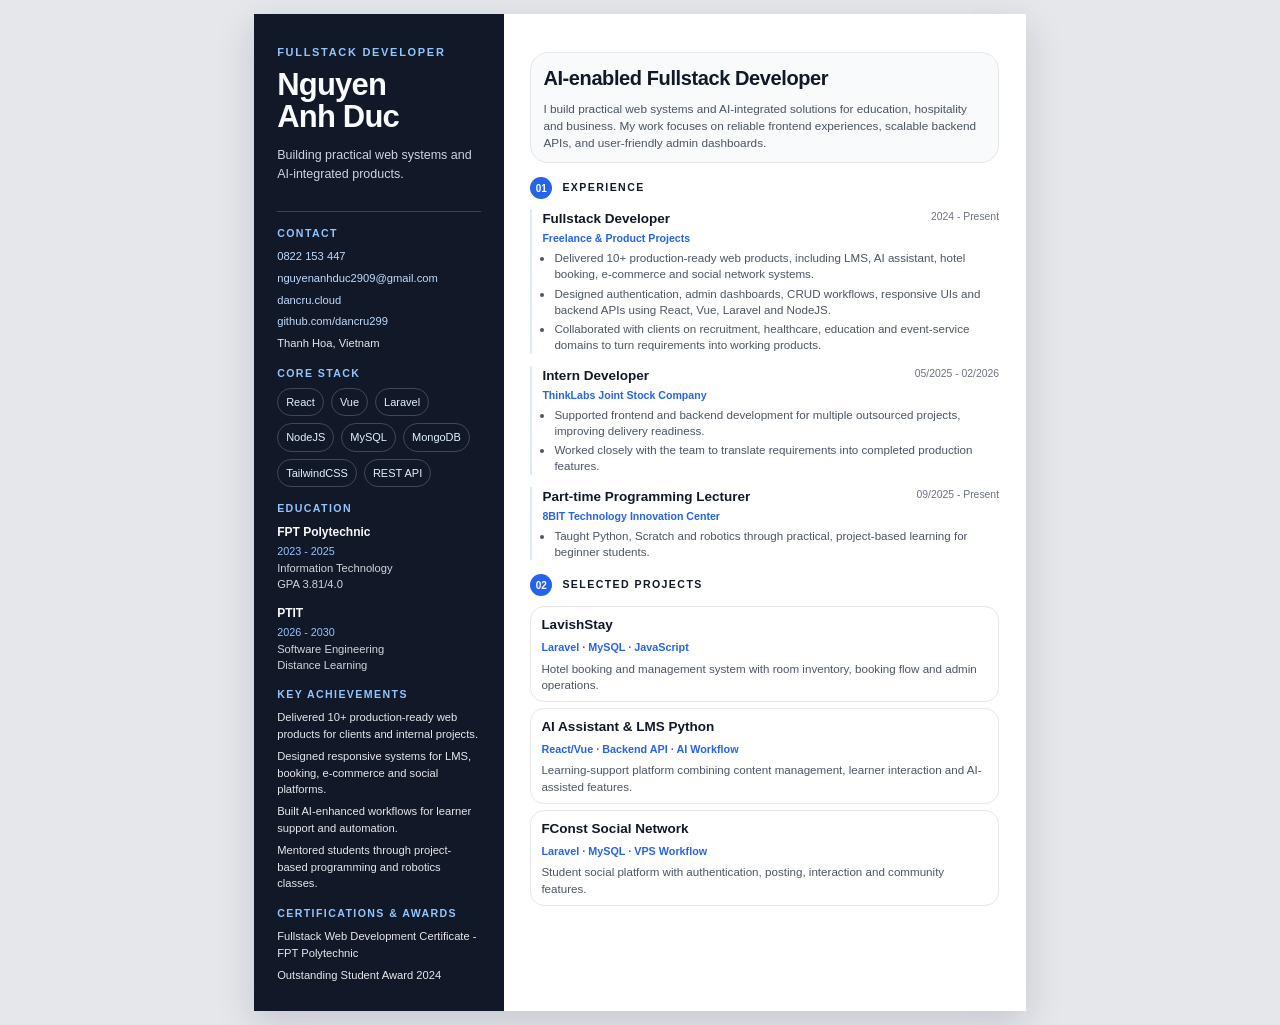
==== 02-portfolio-resume/index.html @ af212da5 "Đẩy tạm" ====
<!DOCTYPE html>
<html lang="en">
<head>
  <meta charset="UTF-8" />
  <meta name="viewport" content="width=device-width, initial-scale=1.0" />
  <title>Nguyen Anh Duc - Portfolio Resume</title>
  <link rel="stylesheet" href="style.css" />
</head>
<body>
  <main class="cv">
    <aside class="sidebar">
      <div class="brand">
        <p class="eyebrow">Fullstack Developer</p>
        <h1>Nguyen<br />Anh Duc</h1>
        <p class="tagline">Building practical web systems and AI-integrated products.</p>
      </div>

      <section>
        <h2>Contact</h2>
        <ul class="plain">
          <li><a href="tel:+84822153447">0822 153 447</a></li>
          <li><a href="mailto:nguyenanhduc2909@gmail.com">nguyenanhduc2909@gmail.com</a></li>
          <li><a href="https://dancru.cloud/" target="_blank" rel="noreferrer">dancru.cloud</a></li>
          <li><a href="https://github.com/dancru299" target="_blank" rel="noreferrer">github.com/dancru299</a></li>
          <li>Thanh Hoa, Vietnam</li>
        </ul>
      </section>

      <section>
        <h2>Core Stack</h2>
        <div class="chips">
          <span>React</span><span>Vue</span><span>Laravel</span><span>NodeJS</span>
          <span>MySQL</span><span>MongoDB</span><span>TailwindCSS</span><span>REST API</span>
        </div>
      </section>

      <section>
        <h2>Education</h2>
        <div class="mini-card">
          <strong>FPT Polytechnic</strong>
          <span>2023 - 2025</span>
          <p>Information Technology<br />GPA 3.81/4.0</p>
        </div>
        <div class="mini-card">
          <strong>PTIT</strong>
          <span>2026 - 2030</span>
          <p>Software Engineering<br />Distance Learning</p>
        </div>
      </section>

      <section>
        <h2>Key Achievements</h2>
        <ul class="plain">
          <li>Delivered 10+ production-ready web products for clients and internal projects.</li>
          <li>Designed responsive systems for LMS, booking, e-commerce and social platforms.</li>
          <li>Built AI-enhanced workflows for learner support and automation.</li>
          <li>Mentored students through project-based programming and robotics classes.</li>
        </ul>
      </section>

      <section>
        <h2>Certifications & Awards</h2>
        <ul class="plain">
          <li>Fullstack Web Development Certificate - FPT Polytechnic</li>
          <li>Outstanding Student Award 2024</li>
        </ul>
      </section>

    </aside>

    <section class="content">
      <header class="hero">
        <h2>AI-enabled Fullstack Developer</h2>
        <p>
          I build practical web systems and AI-integrated solutions for education, hospitality and
          business. My work focuses on reliable frontend experiences, scalable backend APIs, and
          user-friendly admin dashboards.
        </p>
      </header>

      <section class="block">
        <div class="section-title"><span>01</span><h2>Experience</h2></div>

        <article class="job">
          <div class="job-top">
            <div><h3>Fullstack Developer</h3><p>Freelance & Product Projects</p></div>
            <span>2024 - Present</span>
          </div>
          <ul>
            <li>Delivered 10+ production-ready web products, including LMS, AI assistant, hotel booking, e-commerce and social network systems.</li>
            <li>Designed authentication, admin dashboards, CRUD workflows, responsive UIs and backend APIs using React, Vue, Laravel and NodeJS.</li>
            <li>Collaborated with clients on recruitment, healthcare, education and event-service domains to turn requirements into working products.</li>
          </ul>
        </article>

        <article class="job">
          <div class="job-top">
            <div><h3>Intern Developer</h3><p>ThinkLabs Joint Stock Company</p></div>
            <span>05/2025 - 02/2026</span>
          </div>
          <ul>
            <li>Supported frontend and backend development for multiple outsourced projects, improving delivery readiness.</li>
            <li>Worked closely with the team to translate requirements into completed production features.</li>
          </ul>
        </article>

        <article class="job">
          <div class="job-top">
            <div><h3>Part-time Programming Lecturer</h3><p>8BIT Technology Innovation Center</p></div>
            <span>09/2025 - Present</span>
          </div>
          <ul>
            <li>Taught Python, Scratch and robotics through practical, project-based learning for beginner students.</li>
          </ul>
        </article>
      </section>

      <section class="block">
        <div class="section-title"><span>02</span><h2>Selected Projects</h2></div>

        <div class="project-grid">
          <article class="project">
            <h3>LavishStay</h3>
            <p class="stack">Laravel · MySQL · JavaScript</p>
            <p>Hotel booking and management system with room inventory, booking flow and admin operations.</p>
          </article>

          <article class="project">
            <h3>AI Assistant & LMS Python</h3>
            <p class="stack">React/Vue · Backend API · AI Workflow</p>
            <p>Learning-support platform combining content management, learner interaction and AI-assisted features.</p>
          </article>

          <article class="project">
            <h3>FConst Social Network</h3>
            <p class="stack">Laravel · MySQL · VPS Workflow</p>
            <p>Student social platform with authentication, posting, interaction and community features.</p>
          </article>
        </div>
      </section>

    </section>
  </main>
</body>
</html>
---- 02-portfolio-resume/style.css ----
*{box-sizing:border-box}
body{margin:0;background:#e5e7eb;color:#111827;font-family:Arial,Helvetica,sans-serif;line-height:1.5}
.cv{width:204mm;margin:14px auto;display:grid;grid-template-columns:66mm 1fr;background:#fff;box-shadow:0 12px 36px rgba(15,23,42,.15)}
.sidebar{background:#111827;color:#f9fafb;padding:8mm 6mm 6mm 6mm}
.brand{border-bottom:1px solid rgba(255,255,255,.18);padding-bottom:14px}
.eyebrow{margin:0 0 8px;color:#93c5fd;font-size:11px;text-transform:uppercase;letter-spacing:1.7px;font-weight:700}
h1{margin:0;font-size:31px;line-height:1.05;letter-spacing:-.8px}
.tagline{margin-top:12px;color:#cbd5e1;font-size:12.5px;line-height:1.55}
.sidebar section{margin-top:14px}
.sidebar h2,.section-title h2{margin:0;font-size:10.6px;text-transform:uppercase;letter-spacing:1.4px}
.sidebar h2{color:#93c5fd;margin-bottom:6px}
.plain{list-style:none;padding:0;margin:0}
.plain li{margin-bottom:5px;font-size:11.2px;line-height:1.5;color:#e5e7eb}
.plain li a{color:#bfdbfe;text-decoration:none}
.plain li a:hover{color:#ffffff;text-decoration:underline}
.chips{display:flex;flex-wrap:wrap;gap:7px}
.chips span{border:1px solid rgba(255,255,255,.2);color:#e0f2fe;padding:5px 8px;border-radius:999px;font-size:11px}
.mini-card{margin-bottom:11px}
.mini-card strong{display:block;font-size:12px}
.mini-card span{display:block;color:#93c5fd;font-size:10.8px;margin:2px 0}
.mini-card p{margin:0;color:#d1d5db;font-size:11.2px;line-height:1.4}
.content{padding:10mm 7mm 6mm}
.hero{background:#f8fafc;border:1px solid #e5e7eb;border-radius:18px;padding:10px 12px}
.hero h2{margin:0 0 8px;font-size:20px;letter-spacing:-.4px}
.hero p,.bottom p{margin:0;font-size:11.8px;line-height:1.45;color:#4b5563}
.block{margin-top:14px}
.section-title{display:flex;align-items:center;gap:10px;margin-bottom:10px}
.section-title span{display:inline-flex;width:22px;height:22px;align-items:center;justify-content:center;border-radius:50%;background:#2563eb;color:#fff;font-size:10px;font-weight:700}
.job{border-left:2px solid #dbeafe;padding-left:10px;margin-bottom:12px}
.job-top{display:flex;justify-content:space-between;gap:10px;margin-bottom:3px}
.job h3,.project h3{margin:0;font-size:13.5px}
.job-top p{margin:2px 0 0;color:#2563eb;font-size:10.6px;font-weight:700}
.job-top span{color:#6b7280;font-size:10.4px;white-space:nowrap}
.job ul{margin:0;padding-left:12px}
.job li{margin-bottom:3px;font-size:11.6px;line-height:1.4;color:#4b5563}
.project-grid{display:grid;grid-template-columns:1fr;gap:6px}
.project{border:1px solid #e5e7eb;border-radius:14px;padding:8px 10px}
.stack{margin:4px 0 5px;color:#2563eb;font-size:10.8px;font-weight:700}
.project p:last-child{margin:0;color:#4b5563;font-size:11.6px;line-height:1.4}
.project a,
.detail-list a{color:#2563eb;text-decoration:none}
.project a:hover,
.detail-list a:hover{color:#1d4ed8;text-decoration:underline}
.detail-list{margin-top:10px}
li > a{color:#ffffff;text-decoration:none}
@page{size:A4;margin:0}
@media print{body{background:#fff}.cv{margin:0;box-shadow:none}}
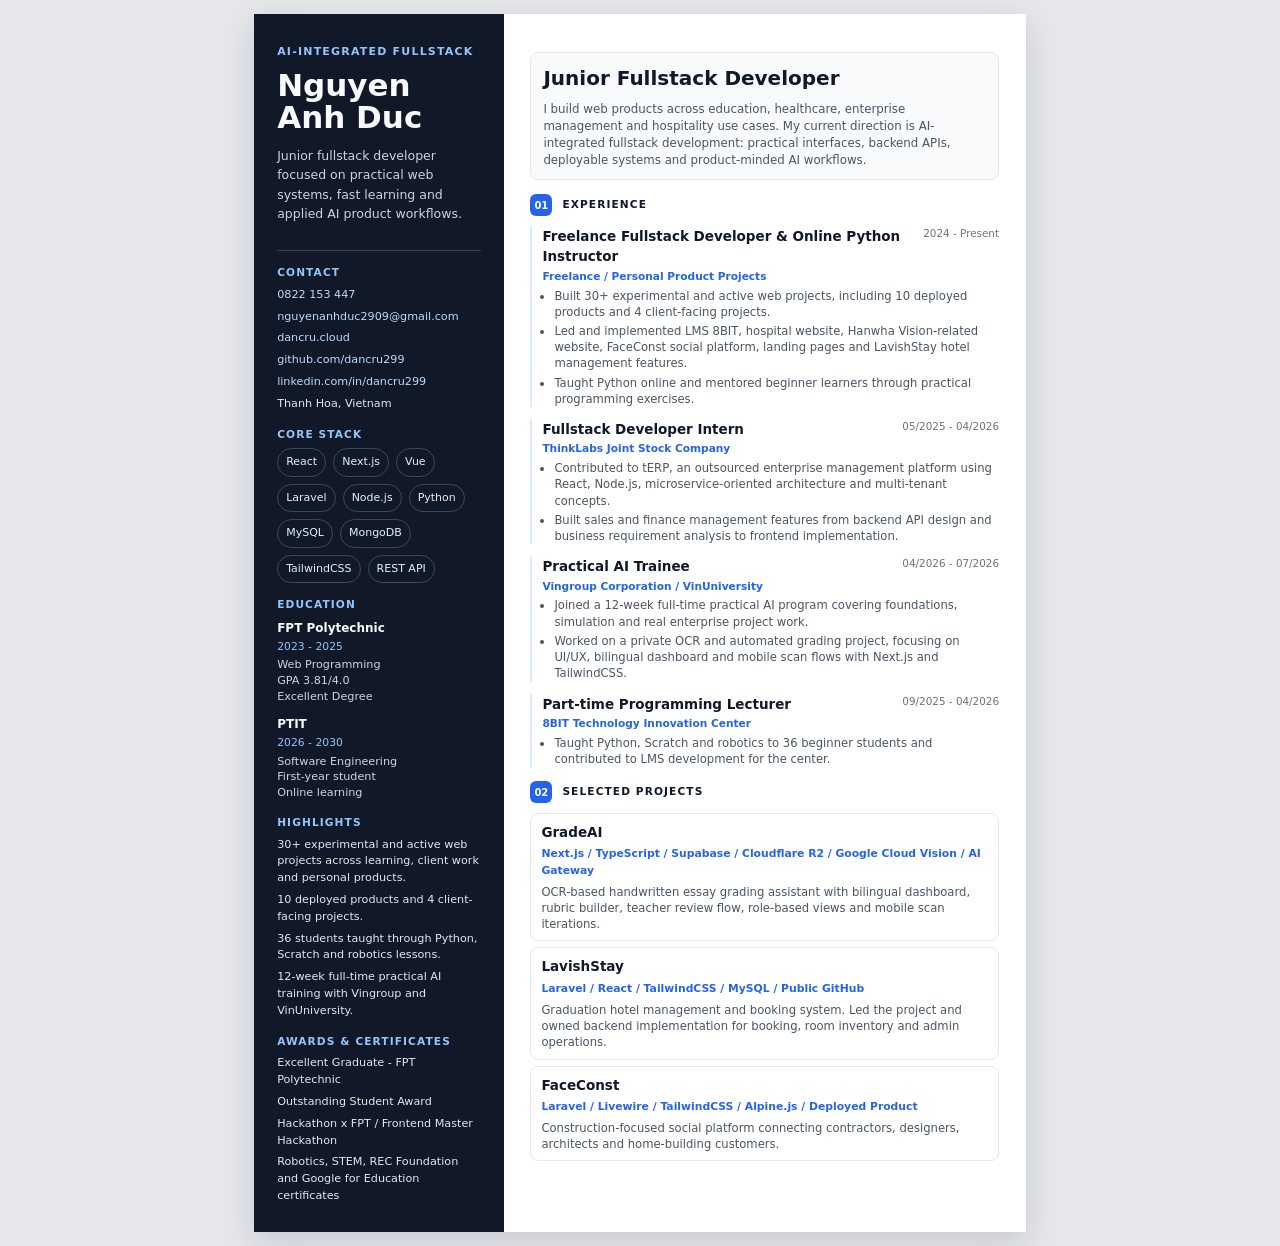
==== commit 51ef4e1f: "update cv ngày 24/05" ====
--- a/02-portfolio-resume/index.html
+++ b/02-portfolio-resume/index.html
@@ -10,9 +10,9 @@
   <main class="cv">
     <aside class="sidebar">
       <div class="brand">
-        <p class="eyebrow">Fullstack Developer</p>
+        <p class="eyebrow">AI-Integrated Fullstack</p>
         <h1>Nguyen<br />Anh Duc</h1>
-        <p class="tagline">Building practical web systems and AI-integrated products.</p>
+        <p class="tagline">Junior fullstack developer focused on practical web systems, fast learning and applied AI product workflows.</p>
       </div>
 
       <section>
@@ -22,6 +22,7 @@
           <li><a href="mailto:nguyenanhduc2909@gmail.com">nguyenanhduc2909@gmail.com</a></li>
           <li><a href="https://dancru.cloud/" target="_blank" rel="noreferrer">dancru.cloud</a></li>
           <li><a href="https://github.com/dancru299" target="_blank" rel="noreferrer">github.com/dancru299</a></li>
+          <li><a href="https://www.linkedin.com/in/dancru299/" target="_blank" rel="noreferrer">linkedin.com/in/dancru299</a></li>
           <li>Thanh Hoa, Vietnam</li>
         </ul>
       </section>
@@ -29,8 +30,9 @@
       <section>
         <h2>Core Stack</h2>
         <div class="chips">
-          <span>React</span><span>Vue</span><span>Laravel</span><span>NodeJS</span>
-          <span>MySQL</span><span>MongoDB</span><span>TailwindCSS</span><span>REST API</span>
+          <span>React</span><span>Next.js</span><span>Vue</span><span>Laravel</span>
+          <span>Node.js</span><span>Python</span><span>MySQL</span><span>MongoDB</span>
+          <span>TailwindCSS</span><span>REST API</span>
         </div>
       </section>
 
@@ -39,30 +41,32 @@
         <div class="mini-card">
           <strong>FPT Polytechnic</strong>
           <span>2023 - 2025</span>
-          <p>Information Technology<br />GPA 3.81/4.0</p>
+          <p>Web Programming<br />GPA 3.81/4.0<br />Excellent Degree</p>
         </div>
         <div class="mini-card">
           <strong>PTIT</strong>
           <span>2026 - 2030</span>
-          <p>Software Engineering<br />Distance Learning</p>
+          <p>Software Engineering<br />First-year student<br />Online learning</p>
         </div>
       </section>
 
       <section>
-        <h2>Key Achievements</h2>
+        <h2>Highlights</h2>
         <ul class="plain">
-          <li>Delivered 10+ production-ready web products for clients and internal projects.</li>
-          <li>Designed responsive systems for LMS, booking, e-commerce and social platforms.</li>
-          <li>Built AI-enhanced workflows for learner support and automation.</li>
-          <li>Mentored students through project-based programming and robotics classes.</li>
+          <li>30+ experimental and active web projects across learning, client work and personal products.</li>
+          <li>10 deployed products and 4 client-facing projects.</li>
+          <li>36 students taught through Python, Scratch and robotics lessons.</li>
+          <li>12-week full-time practical AI training with Vingroup and VinUniversity.</li>
         </ul>
       </section>
 
       <section>
-        <h2>Certifications & Awards</h2>
+        <h2>Awards & Certificates</h2>
         <ul class="plain">
-          <li>Fullstack Web Development Certificate - FPT Polytechnic</li>
-          <li>Outstanding Student Award 2024</li>
+          <li>Excellent Graduate - FPT Polytechnic</li>
+          <li>Outstanding Student Award</li>
+          <li>Hackathon x FPT / Frontend Master Hackathon</li>
+          <li>Robotics, STEM, REC Foundation and Google for Education certificates</li>
         </ul>
       </section>
 
@@ -70,11 +74,10 @@
 
     <section class="content">
       <header class="hero">
-        <h2>AI-enabled Fullstack Developer</h2>
+        <h2>Junior Fullstack Developer</h2>
         <p>
-          I build practical web systems and AI-integrated solutions for education, hospitality and
-          business. My work focuses on reliable frontend experiences, scalable backend APIs, and
-          user-friendly admin dashboards.
+          I build web products across education, healthcare, enterprise management and hospitality use cases.
+          My current direction is AI-integrated fullstack development: practical interfaces, backend APIs, deployable systems and product-minded AI workflows.
         </p>
       </header>
 
@@ -83,34 +86,45 @@
 
         <article class="job">
           <div class="job-top">
-            <div><h3>Fullstack Developer</h3><p>Freelance & Product Projects</p></div>
+            <div><h3>Freelance Fullstack Developer & Online Python Instructor</h3><p>Freelance / Personal Product Projects</p></div>
             <span>2024 - Present</span>
           </div>
           <ul>
-            <li>Delivered 10+ production-ready web products, including LMS, AI assistant, hotel booking, e-commerce and social network systems.</li>
-            <li>Designed authentication, admin dashboards, CRUD workflows, responsive UIs and backend APIs using React, Vue, Laravel and NodeJS.</li>
-            <li>Collaborated with clients on recruitment, healthcare, education and event-service domains to turn requirements into working products.</li>
+            <li>Built 30+ experimental and active web projects, including 10 deployed products and 4 client-facing projects.</li>
+            <li>Led and implemented LMS 8BIT, hospital website, Hanwha Vision-related website, FaceConst social platform, landing pages and LavishStay hotel management features.</li>
+            <li>Taught Python online and mentored beginner learners through practical programming exercises.</li>
           </ul>
         </article>
 
         <article class="job">
           <div class="job-top">
-            <div><h3>Intern Developer</h3><p>ThinkLabs Joint Stock Company</p></div>
-            <span>05/2025 - 02/2026</span>
+            <div><h3>Fullstack Developer Intern</h3><p>ThinkLabs Joint Stock Company</p></div>
+            <span>05/2025 - 04/2026</span>
           </div>
           <ul>
-            <li>Supported frontend and backend development for multiple outsourced projects, improving delivery readiness.</li>
-            <li>Worked closely with the team to translate requirements into completed production features.</li>
+            <li>Contributed to tERP, an outsourced enterprise management platform using React, Node.js, microservice-oriented architecture and multi-tenant concepts.</li>
+            <li>Built sales and finance management features from backend API design and business requirement analysis to frontend implementation.</li>
+          </ul>
+        </article>
+
+        <article class="job">
+          <div class="job-top">
+            <div><h3>Practical AI Trainee</h3><p>Vingroup Corporation / VinUniversity</p></div>
+            <span>04/2026 - 07/2026</span>
+          </div>
+          <ul>
+            <li>Joined a 12-week full-time practical AI program covering foundations, simulation and real enterprise project work.</li>
+            <li>Worked on a private OCR and automated grading project, focusing on UI/UX, bilingual dashboard and mobile scan flows with Next.js and TailwindCSS.</li>
           </ul>
         </article>
 
         <article class="job">
           <div class="job-top">
             <div><h3>Part-time Programming Lecturer</h3><p>8BIT Technology Innovation Center</p></div>
-            <span>09/2025 - Present</span>
+            <span>09/2025 - 04/2026</span>
           </div>
           <ul>
-            <li>Taught Python, Scratch and robotics through practical, project-based learning for beginner students.</li>
+            <li>Taught Python, Scratch and robotics to 36 beginner students and contributed to LMS development for the center.</li>
           </ul>
         </article>
       </section>
@@ -120,21 +134,21 @@
 
         <div class="project-grid">
           <article class="project">
-            <h3>LavishStay</h3>
-            <p class="stack">Laravel · MySQL · JavaScript</p>
-            <p>Hotel booking and management system with room inventory, booking flow and admin operations.</p>
+            <h3>GradeAI</h3>
+            <p class="stack">Next.js / TypeScript / Supabase / Cloudflare R2 / Google Cloud Vision / AI Gateway</p>
+            <p>OCR-based handwritten essay grading assistant with bilingual dashboard, rubric builder, teacher review flow, role-based views and mobile scan iterations.</p>
           </article>
 
           <article class="project">
-            <h3>AI Assistant & LMS Python</h3>
-            <p class="stack">React/Vue · Backend API · AI Workflow</p>
-            <p>Learning-support platform combining content management, learner interaction and AI-assisted features.</p>
+            <h3>LavishStay</h3>
+            <p class="stack">Laravel / React / TailwindCSS / MySQL / Public GitHub</p>
+            <p>Graduation hotel management and booking system. Led the project and owned backend implementation for booking, room inventory and admin operations.</p>
           </article>
 
           <article class="project">
-            <h3>FConst Social Network</h3>
-            <p class="stack">Laravel · MySQL · VPS Workflow</p>
-            <p>Student social platform with authentication, posting, interaction and community features.</p>
+            <h3>FaceConst</h3>
+            <p class="stack">Laravel / Livewire / TailwindCSS / Alpine.js / Deployed Product</p>
+            <p>Construction-focused social platform connecting contractors, designers, architects and home-building customers.</p>
           </article>
         </div>
       </section>
--- a/02-portfolio-resume/style.css
+++ b/02-portfolio-resume/style.css
@@ -1,13 +1,13 @@
 *{box-sizing:border-box}
-body{margin:0;background:#e5e7eb;color:#111827;font-family:Arial,Helvetica,sans-serif;line-height:1.5}
-.cv{width:204mm;margin:14px auto;display:grid;grid-template-columns:66mm 1fr;background:#fff;box-shadow:0 12px 36px rgba(15,23,42,.15)}
-.sidebar{background:#111827;color:#f9fafb;padding:8mm 6mm 6mm 6mm}
+body{margin:0;background:#e5e7eb;color:#111827;font-family:Inter,system-ui,-apple-system,BlinkMacSystemFont,Segoe UI,Helvetica,Arial,sans-serif;line-height:1.5}
+.cv{width:204mm;margin:14px auto;display:grid;grid-template-columns:66mm 1fr;background:#fff;box-shadow:0 10px 30px rgba(15,23,42,.14)}
+.sidebar{background:#111827;color:#f9fafb;padding:8mm 6mm 6mm}
 .brand{border-bottom:1px solid rgba(255,255,255,.18);padding-bottom:14px}
-.eyebrow{margin:0 0 8px;color:#93c5fd;font-size:11px;text-transform:uppercase;letter-spacing:1.7px;font-weight:700}
-h1{margin:0;font-size:31px;line-height:1.05;letter-spacing:-.8px}
+.eyebrow{margin:0 0 8px;color:#93c5fd;font-size:11px;text-transform:uppercase;letter-spacing:1.2px;font-weight:700}
+h1{margin:0;font-size:31px;line-height:1.05;letter-spacing:0}
 .tagline{margin-top:12px;color:#cbd5e1;font-size:12.5px;line-height:1.55}
 .sidebar section{margin-top:14px}
-.sidebar h2,.section-title h2{margin:0;font-size:10.6px;text-transform:uppercase;letter-spacing:1.4px}
+.sidebar h2,.section-title h2{margin:0;font-size:10.6px;text-transform:uppercase;letter-spacing:1.1px}
 .sidebar h2{color:#93c5fd;margin-bottom:6px}
 .plain{list-style:none;padding:0;margin:0}
 .plain li{margin-bottom:5px;font-size:11.2px;line-height:1.5;color:#e5e7eb}
@@ -20,12 +20,12 @@
 .mini-card span{display:block;color:#93c5fd;font-size:10.8px;margin:2px 0}
 .mini-card p{margin:0;color:#d1d5db;font-size:11.2px;line-height:1.4}
 .content{padding:10mm 7mm 6mm}
-.hero{background:#f8fafc;border:1px solid #e5e7eb;border-radius:18px;padding:10px 12px}
-.hero h2{margin:0 0 8px;font-size:20px;letter-spacing:-.4px}
+.hero{background:#f8fafc;border:1px solid #e5e7eb;border-radius:8px;padding:10px 12px}
+.hero h2{margin:0 0 8px;font-size:20px;letter-spacing:0}
 .hero p,.bottom p{margin:0;font-size:11.8px;line-height:1.45;color:#4b5563}
 .block{margin-top:14px}
 .section-title{display:flex;align-items:center;gap:10px;margin-bottom:10px}
-.section-title span{display:inline-flex;width:22px;height:22px;align-items:center;justify-content:center;border-radius:50%;background:#2563eb;color:#fff;font-size:10px;font-weight:700}
+.section-title span{display:inline-flex;width:22px;height:22px;align-items:center;justify-content:center;border-radius:6px;background:#2563eb;color:#fff;font-size:10px;font-weight:700}
 .job{border-left:2px solid #dbeafe;padding-left:10px;margin-bottom:12px}
 .job-top{display:flex;justify-content:space-between;gap:10px;margin-bottom:3px}
 .job h3,.project h3{margin:0;font-size:13.5px}
@@ -34,7 +34,7 @@
 .job ul{margin:0;padding-left:12px}
 .job li{margin-bottom:3px;font-size:11.6px;line-height:1.4;color:#4b5563}
 .project-grid{display:grid;grid-template-columns:1fr;gap:6px}
-.project{border:1px solid #e5e7eb;border-radius:14px;padding:8px 10px}
+.project{border:1px solid #e5e7eb;border-radius:8px;padding:8px 10px}
 .stack{margin:4px 0 5px;color:#2563eb;font-size:10.8px;font-weight:700}
 .project p:last-child{margin:0;color:#4b5563;font-size:11.6px;line-height:1.4}
 .project a,
@@ -44,4 +44,4 @@
 .detail-list{margin-top:10px}
 li > a{color:#ffffff;text-decoration:none}
 @page{size:A4;margin:0}
-@media print{body{background:#fff}.cv{margin:0;box-shadow:none}}
+@media print{body{background:#fff}.cv{margin:0 auto;box-shadow:none;zoom:.86}}
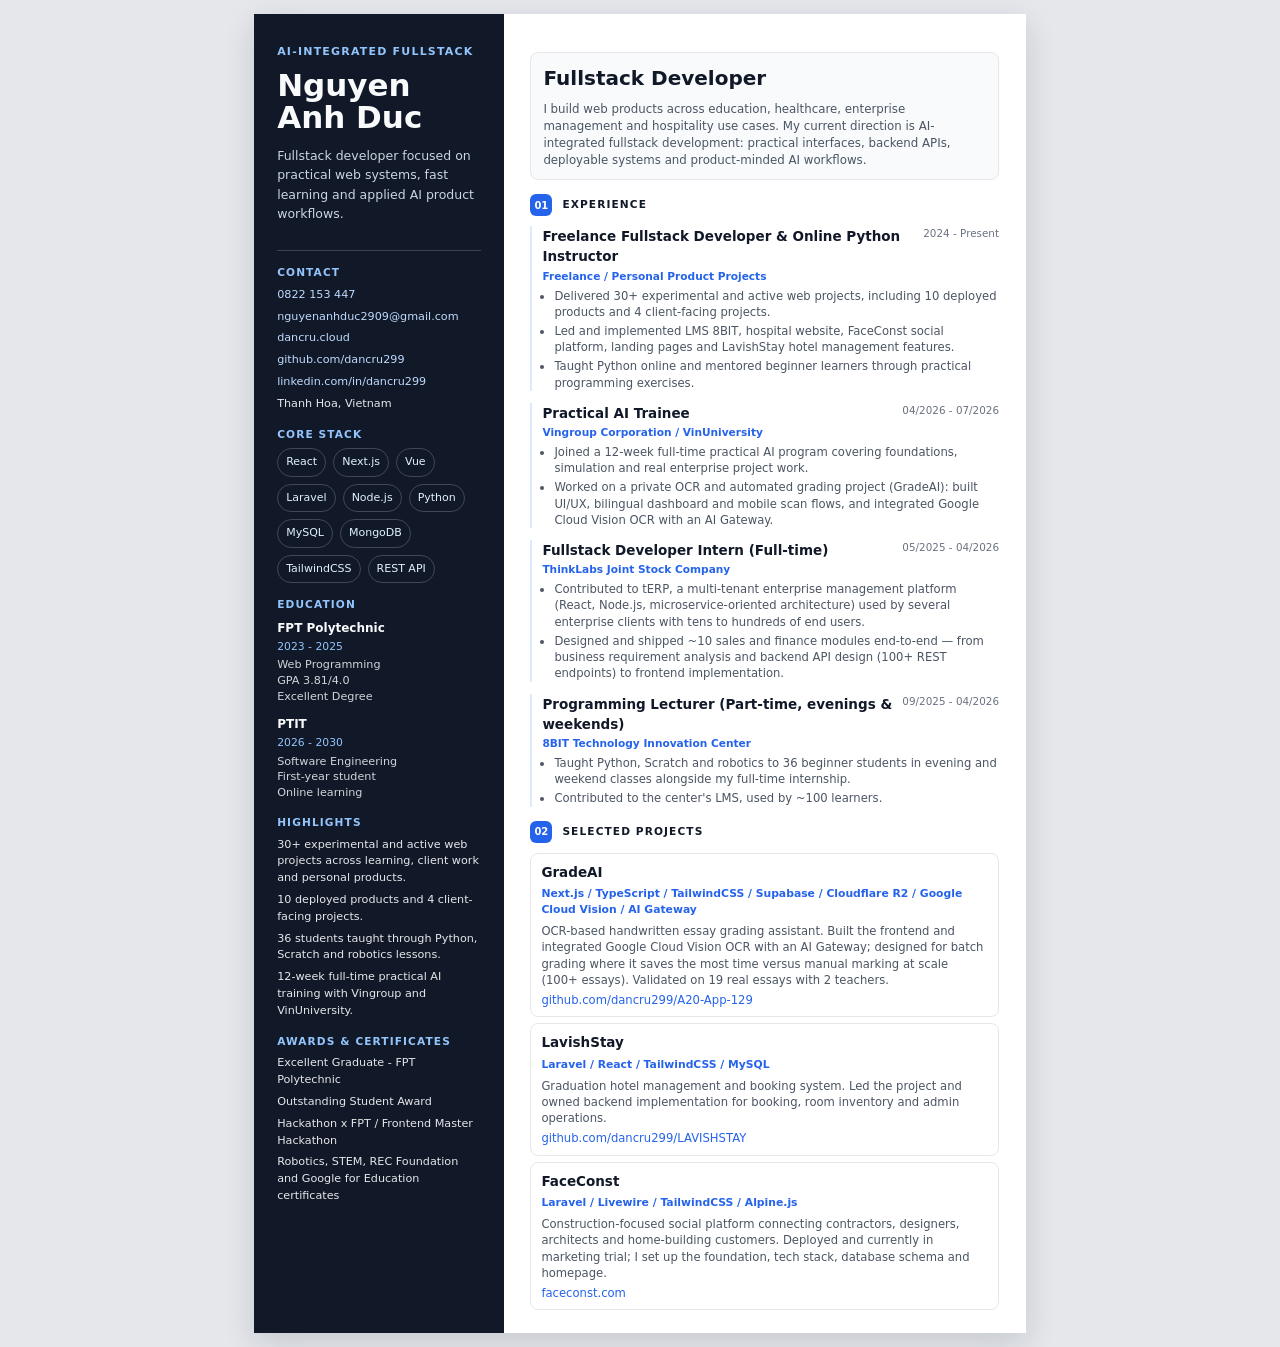
==== commit 9b8b45d7: "Update cv ngày 15/06" ====
--- a/02-portfolio-resume/index.html
+++ b/02-portfolio-resume/index.html
@@ -12,7 +12,7 @@
       <div class="brand">
         <p class="eyebrow">AI-Integrated Fullstack</p>
         <h1>Nguyen<br />Anh Duc</h1>
-        <p class="tagline">Junior fullstack developer focused on practical web systems, fast learning and applied AI product workflows.</p>
+        <p class="tagline">Fullstack developer focused on practical web systems, fast learning and applied AI product workflows.</p>
       </div>
 
       <section>
@@ -74,7 +74,7 @@
 
     <section class="content">
       <header class="hero">
-        <h2>Junior Fullstack Developer</h2>
+        <h2>Fullstack Developer</h2>
         <p>
           I build web products across education, healthcare, enterprise management and hospitality use cases.
           My current direction is AI-integrated fullstack development: practical interfaces, backend APIs, deployable systems and product-minded AI workflows.
@@ -90,20 +90,9 @@
             <span>2024 - Present</span>
           </div>
           <ul>
-            <li>Built 30+ experimental and active web projects, including 10 deployed products and 4 client-facing projects.</li>
-            <li>Led and implemented LMS 8BIT, hospital website, Hanwha Vision-related website, FaceConst social platform, landing pages and LavishStay hotel management features.</li>
+            <li>Delivered 30+ experimental and active web projects, including 10 deployed products and 4 client-facing projects.</li>
+            <li>Led and implemented LMS 8BIT, hospital website, FaceConst social platform, landing pages and LavishStay hotel management features.</li>
             <li>Taught Python online and mentored beginner learners through practical programming exercises.</li>
-          </ul>
-        </article>
-
-        <article class="job">
-          <div class="job-top">
-            <div><h3>Fullstack Developer Intern</h3><p>ThinkLabs Joint Stock Company</p></div>
-            <span>05/2025 - 04/2026</span>
-          </div>
-          <ul>
-            <li>Contributed to tERP, an outsourced enterprise management platform using React, Node.js, microservice-oriented architecture and multi-tenant concepts.</li>
-            <li>Built sales and finance management features from backend API design and business requirement analysis to frontend implementation.</li>
           </ul>
         </article>
 
@@ -114,17 +103,29 @@
           </div>
           <ul>
             <li>Joined a 12-week full-time practical AI program covering foundations, simulation and real enterprise project work.</li>
-            <li>Worked on a private OCR and automated grading project, focusing on UI/UX, bilingual dashboard and mobile scan flows with Next.js and TailwindCSS.</li>
+            <li>Worked on a private OCR and automated grading project (GradeAI): built UI/UX, bilingual dashboard and mobile scan flows, and integrated Google Cloud Vision OCR with an AI Gateway.</li>
           </ul>
         </article>
 
         <article class="job">
           <div class="job-top">
-            <div><h3>Part-time Programming Lecturer</h3><p>8BIT Technology Innovation Center</p></div>
+            <div><h3>Fullstack Developer Intern (Full-time)</h3><p>ThinkLabs Joint Stock Company</p></div>
+            <span>05/2025 - 04/2026</span>
+          </div>
+          <ul>
+            <li>Contributed to tERP, a multi-tenant enterprise management platform (React, Node.js, microservice-oriented architecture) used by several enterprise clients with tens to hundreds of end users.</li>
+            <li>Designed and shipped ~10 sales and finance modules end-to-end &mdash; from business requirement analysis and backend API design (100+ REST endpoints) to frontend implementation.</li>
+          </ul>
+        </article>
+
+        <article class="job">
+          <div class="job-top">
+            <div><h3>Programming Lecturer (Part-time, evenings &amp; weekends)</h3><p>8BIT Technology Innovation Center</p></div>
             <span>09/2025 - 04/2026</span>
           </div>
           <ul>
-            <li>Taught Python, Scratch and robotics to 36 beginner students and contributed to LMS development for the center.</li>
+            <li>Taught Python, Scratch and robotics to 36 beginner students in evening and weekend classes alongside my full-time internship.</li>
+            <li>Contributed to the center's LMS, used by ~100 learners.</li>
           </ul>
         </article>
       </section>
@@ -135,20 +136,23 @@
         <div class="project-grid">
           <article class="project">
             <h3>GradeAI</h3>
-            <p class="stack">Next.js / TypeScript / Supabase / Cloudflare R2 / Google Cloud Vision / AI Gateway</p>
-            <p>OCR-based handwritten essay grading assistant with bilingual dashboard, rubric builder, teacher review flow, role-based views and mobile scan iterations.</p>
+            <p class="stack">Next.js / TypeScript / TailwindCSS / Supabase / Cloudflare R2 / Google Cloud Vision / AI Gateway</p>
+            <p>OCR-based handwritten essay grading assistant. Built the frontend and integrated Google Cloud Vision OCR with an AI Gateway; designed for batch grading where it saves the most time versus manual marking at scale (100+ essays). Validated on 19 real essays with 2 teachers.</p>
+            <p><a href="https://github.com/dancru299/A20-App-129" target="_blank" rel="noreferrer">github.com/dancru299/A20-App-129</a></p>
           </article>
 
           <article class="project">
             <h3>LavishStay</h3>
-            <p class="stack">Laravel / React / TailwindCSS / MySQL / Public GitHub</p>
+            <p class="stack">Laravel / React / TailwindCSS / MySQL</p>
             <p>Graduation hotel management and booking system. Led the project and owned backend implementation for booking, room inventory and admin operations.</p>
+            <p><a href="https://github.com/dancru299/LAVISHSTAY" target="_blank" rel="noreferrer">github.com/dancru299/LAVISHSTAY</a></p>
           </article>
 
           <article class="project">
             <h3>FaceConst</h3>
-            <p class="stack">Laravel / Livewire / TailwindCSS / Alpine.js / Deployed Product</p>
-            <p>Construction-focused social platform connecting contractors, designers, architects and home-building customers.</p>
+            <p class="stack">Laravel / Livewire / TailwindCSS / Alpine.js</p>
+            <p>Construction-focused social platform connecting contractors, designers, architects and home-building customers. Deployed and currently in marketing trial; I set up the foundation, tech stack, database schema and homepage.</p>
+            <p><a href="https://faceconst.com/" target="_blank" rel="noreferrer">faceconst.com</a></p>
           </article>
         </div>
       </section>
--- a/02-portfolio-resume/style.css
+++ b/02-portfolio-resume/style.css
@@ -36,7 +36,7 @@
 .project-grid{display:grid;grid-template-columns:1fr;gap:6px}
 .project{border:1px solid #e5e7eb;border-radius:8px;padding:8px 10px}
 .stack{margin:4px 0 5px;color:#2563eb;font-size:10.8px;font-weight:700}
-.project p:last-child{margin:0;color:#4b5563;font-size:11.6px;line-height:1.4}
+.project p:not(.stack){margin:4px 0 0;color:#4b5563;font-size:11.6px;line-height:1.4}
 .project a,
 .detail-list a{color:#2563eb;text-decoration:none}
 .project a:hover,
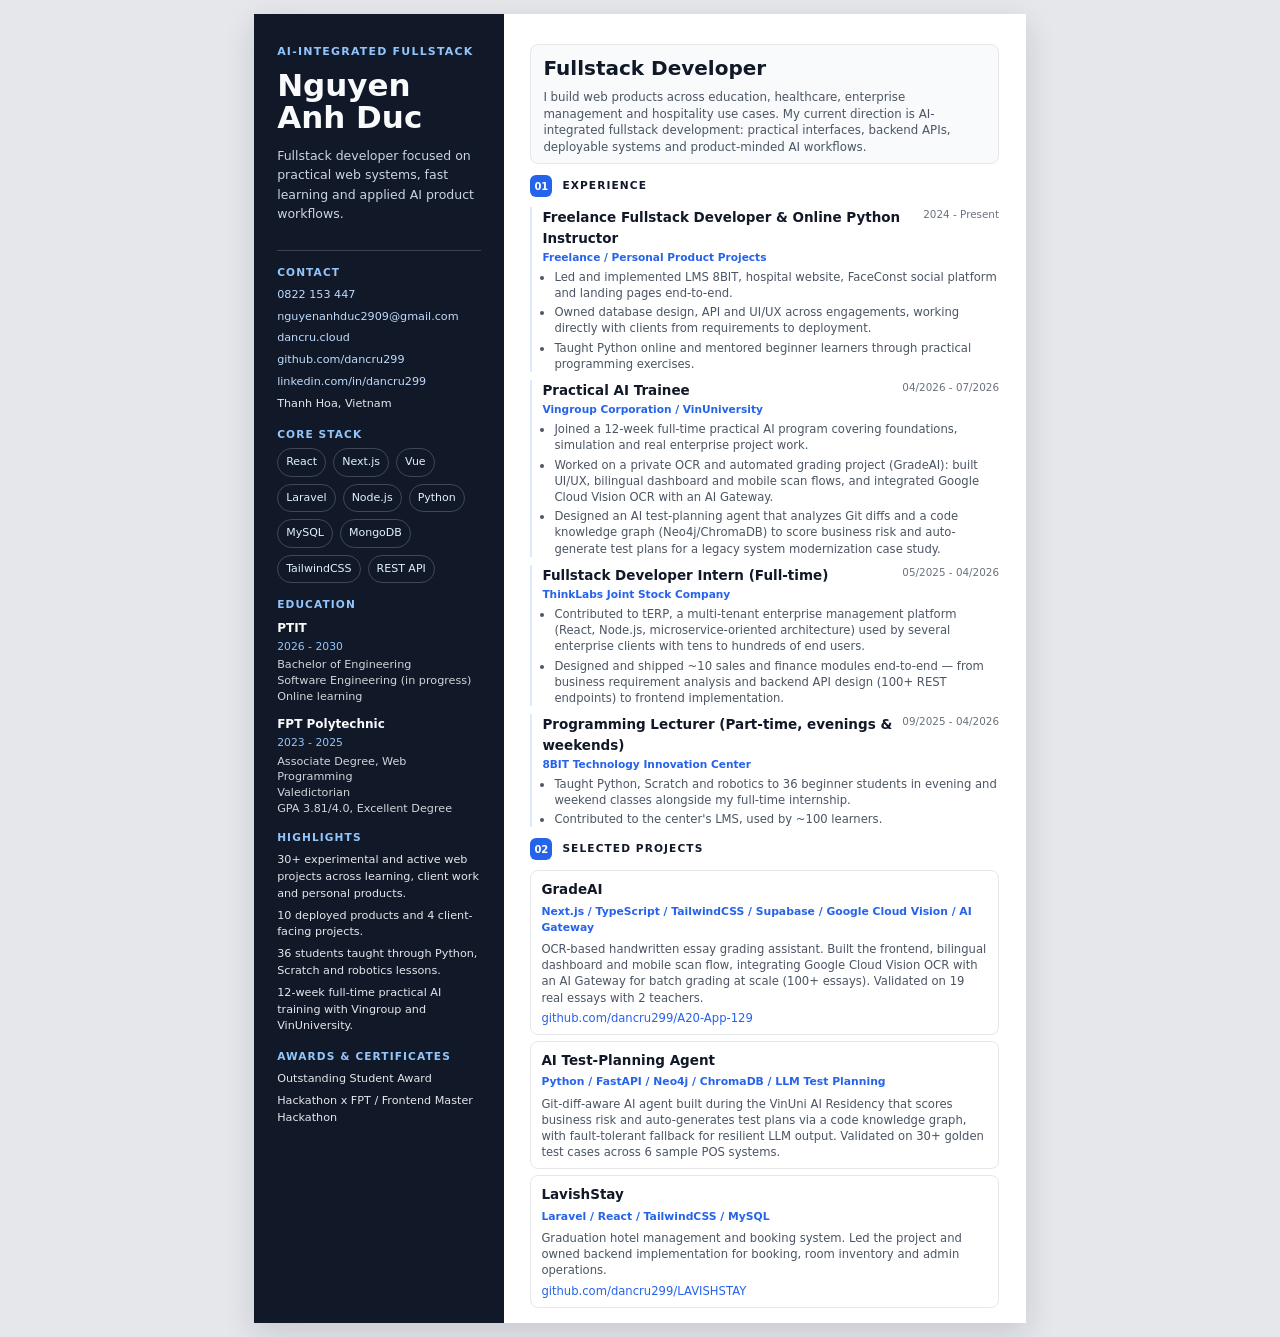
==== commit dec48de2: "Them du an AI Test-Planning Agent, nang cap CV len muc chuyen nghiep - Them du an AI Testing Agent (" ====
--- a/02-portfolio-resume/index.html
+++ b/02-portfolio-resume/index.html
@@ -39,14 +39,14 @@
       <section>
         <h2>Education</h2>
         <div class="mini-card">
+          <strong>PTIT</strong>
+          <span>2026 - 2030</span>
+          <p>Bachelor of Engineering<br />Software Engineering (in progress)<br />Online learning</p>
+        </div>
+        <div class="mini-card">
           <strong>FPT Polytechnic</strong>
           <span>2023 - 2025</span>
-          <p>Web Programming<br />GPA 3.81/4.0<br />Excellent Degree</p>
-        </div>
-        <div class="mini-card">
-          <strong>PTIT</strong>
-          <span>2026 - 2030</span>
-          <p>Software Engineering<br />First-year student<br />Online learning</p>
+          <p>Associate Degree, Web Programming<br />Valedictorian<br />GPA 3.81/4.0, Excellent Degree</p>
         </div>
       </section>
 
@@ -63,10 +63,8 @@
       <section>
         <h2>Awards & Certificates</h2>
         <ul class="plain">
-          <li>Excellent Graduate - FPT Polytechnic</li>
           <li>Outstanding Student Award</li>
           <li>Hackathon x FPT / Frontend Master Hackathon</li>
-          <li>Robotics, STEM, REC Foundation and Google for Education certificates</li>
         </ul>
       </section>
 
@@ -90,8 +88,8 @@
             <span>2024 - Present</span>
           </div>
           <ul>
-            <li>Delivered 30+ experimental and active web projects, including 10 deployed products and 4 client-facing projects.</li>
-            <li>Led and implemented LMS 8BIT, hospital website, FaceConst social platform, landing pages and LavishStay hotel management features.</li>
+            <li>Led and implemented LMS 8BIT, hospital website, FaceConst social platform and landing pages end-to-end.</li>
+            <li>Owned database design, API and UI/UX across engagements, working directly with clients from requirements to deployment.</li>
             <li>Taught Python online and mentored beginner learners through practical programming exercises.</li>
           </ul>
         </article>
@@ -104,6 +102,7 @@
           <ul>
             <li>Joined a 12-week full-time practical AI program covering foundations, simulation and real enterprise project work.</li>
             <li>Worked on a private OCR and automated grading project (GradeAI): built UI/UX, bilingual dashboard and mobile scan flows, and integrated Google Cloud Vision OCR with an AI Gateway.</li>
+            <li>Designed an AI test-planning agent that analyzes Git diffs and a code knowledge graph (Neo4j/ChromaDB) to score business risk and auto-generate test plans for a legacy system modernization case study.</li>
           </ul>
         </article>
 
@@ -136,9 +135,15 @@
         <div class="project-grid">
           <article class="project">
             <h3>GradeAI</h3>
-            <p class="stack">Next.js / TypeScript / TailwindCSS / Supabase / Cloudflare R2 / Google Cloud Vision / AI Gateway</p>
-            <p>OCR-based handwritten essay grading assistant. Built the frontend and integrated Google Cloud Vision OCR with an AI Gateway; designed for batch grading where it saves the most time versus manual marking at scale (100+ essays). Validated on 19 real essays with 2 teachers.</p>
+            <p class="stack">Next.js / TypeScript / TailwindCSS / Supabase / Google Cloud Vision / AI Gateway</p>
+            <p>OCR-based handwritten essay grading assistant. Built the frontend, bilingual dashboard and mobile scan flow, integrating Google Cloud Vision OCR with an AI Gateway for batch grading at scale (100+ essays). Validated on 19 real essays with 2 teachers.</p>
             <p><a href="https://github.com/dancru299/A20-App-129" target="_blank" rel="noreferrer">github.com/dancru299/A20-App-129</a></p>
+          </article>
+
+          <article class="project">
+            <h3>AI Test-Planning Agent</h3>
+            <p class="stack">Python / FastAPI / Neo4j / ChromaDB / LLM Test Planning</p>
+            <p>Git-diff-aware AI agent built during the VinUni AI Residency that scores business risk and auto-generates test plans via a code knowledge graph, with fault-tolerant fallback for resilient LLM output. Validated on 30+ golden test cases across 6 sample POS systems.</p>
           </article>
 
           <article class="project">
@@ -147,13 +152,6 @@
             <p>Graduation hotel management and booking system. Led the project and owned backend implementation for booking, room inventory and admin operations.</p>
             <p><a href="https://github.com/dancru299/LAVISHSTAY" target="_blank" rel="noreferrer">github.com/dancru299/LAVISHSTAY</a></p>
           </article>
-
-          <article class="project">
-            <h3>FaceConst</h3>
-            <p class="stack">Laravel / Livewire / TailwindCSS / Alpine.js</p>
-            <p>Construction-focused social platform connecting contractors, designers, architects and home-building customers. Deployed and currently in marketing trial; I set up the foundation, tech stack, database schema and homepage.</p>
-            <p><a href="https://faceconst.com/" target="_blank" rel="noreferrer">faceconst.com</a></p>
-          </article>
         </div>
       </section>
 
--- a/02-portfolio-resume/style.css
+++ b/02-portfolio-resume/style.css
@@ -19,22 +19,23 @@
 .mini-card strong{display:block;font-size:12px}
 .mini-card span{display:block;color:#93c5fd;font-size:10.8px;margin:2px 0}
 .mini-card p{margin:0;color:#d1d5db;font-size:11.2px;line-height:1.4}
-.content{padding:10mm 7mm 6mm}
-.hero{background:#f8fafc;border:1px solid #e5e7eb;border-radius:8px;padding:10px 12px}
-.hero h2{margin:0 0 8px;font-size:20px;letter-spacing:0}
-.hero p,.bottom p{margin:0;font-size:11.8px;line-height:1.45;color:#4b5563}
-.block{margin-top:14px}
+.content{padding:8mm 7mm 4mm}
+.hero{background:#f8fafc;border:1px solid #e5e7eb;border-radius:8px;padding:8px 12px}
+.hero h2{margin:0 0 6px;font-size:20px;letter-spacing:0}
+.hero p,.bottom p{margin:0;font-size:11.8px;line-height:1.4;color:#4b5563}
+.block{margin-top:11px}
 .section-title{display:flex;align-items:center;gap:10px;margin-bottom:10px}
 .section-title span{display:inline-flex;width:22px;height:22px;align-items:center;justify-content:center;border-radius:6px;background:#2563eb;color:#fff;font-size:10px;font-weight:700}
-.job{border-left:2px solid #dbeafe;padding-left:10px;margin-bottom:12px}
+.job{border-left:2px solid #dbeafe;padding-left:10px;margin-bottom:8px}
 .job-top{display:flex;justify-content:space-between;gap:10px;margin-bottom:3px}
 .job h3,.project h3{margin:0;font-size:13.5px}
 .job-top p{margin:2px 0 0;color:#2563eb;font-size:10.6px;font-weight:700}
 .job-top span{color:#6b7280;font-size:10.4px;white-space:nowrap}
 .job ul{margin:0;padding-left:12px}
 .job li{margin-bottom:3px;font-size:11.6px;line-height:1.4;color:#4b5563}
-.project-grid{display:grid;grid-template-columns:1fr;gap:6px}
-.project{border:1px solid #e5e7eb;border-radius:8px;padding:8px 10px}
+.project-grid{display:block}
+.project{border:1px solid #e5e7eb;border-radius:8px;padding:8px 10px;margin-bottom:6px}
+.project:last-child{margin-bottom:0}
 .stack{margin:4px 0 5px;color:#2563eb;font-size:10.8px;font-weight:700}
 .project p:not(.stack){margin:4px 0 0;color:#4b5563;font-size:11.6px;line-height:1.4}
 .project a,
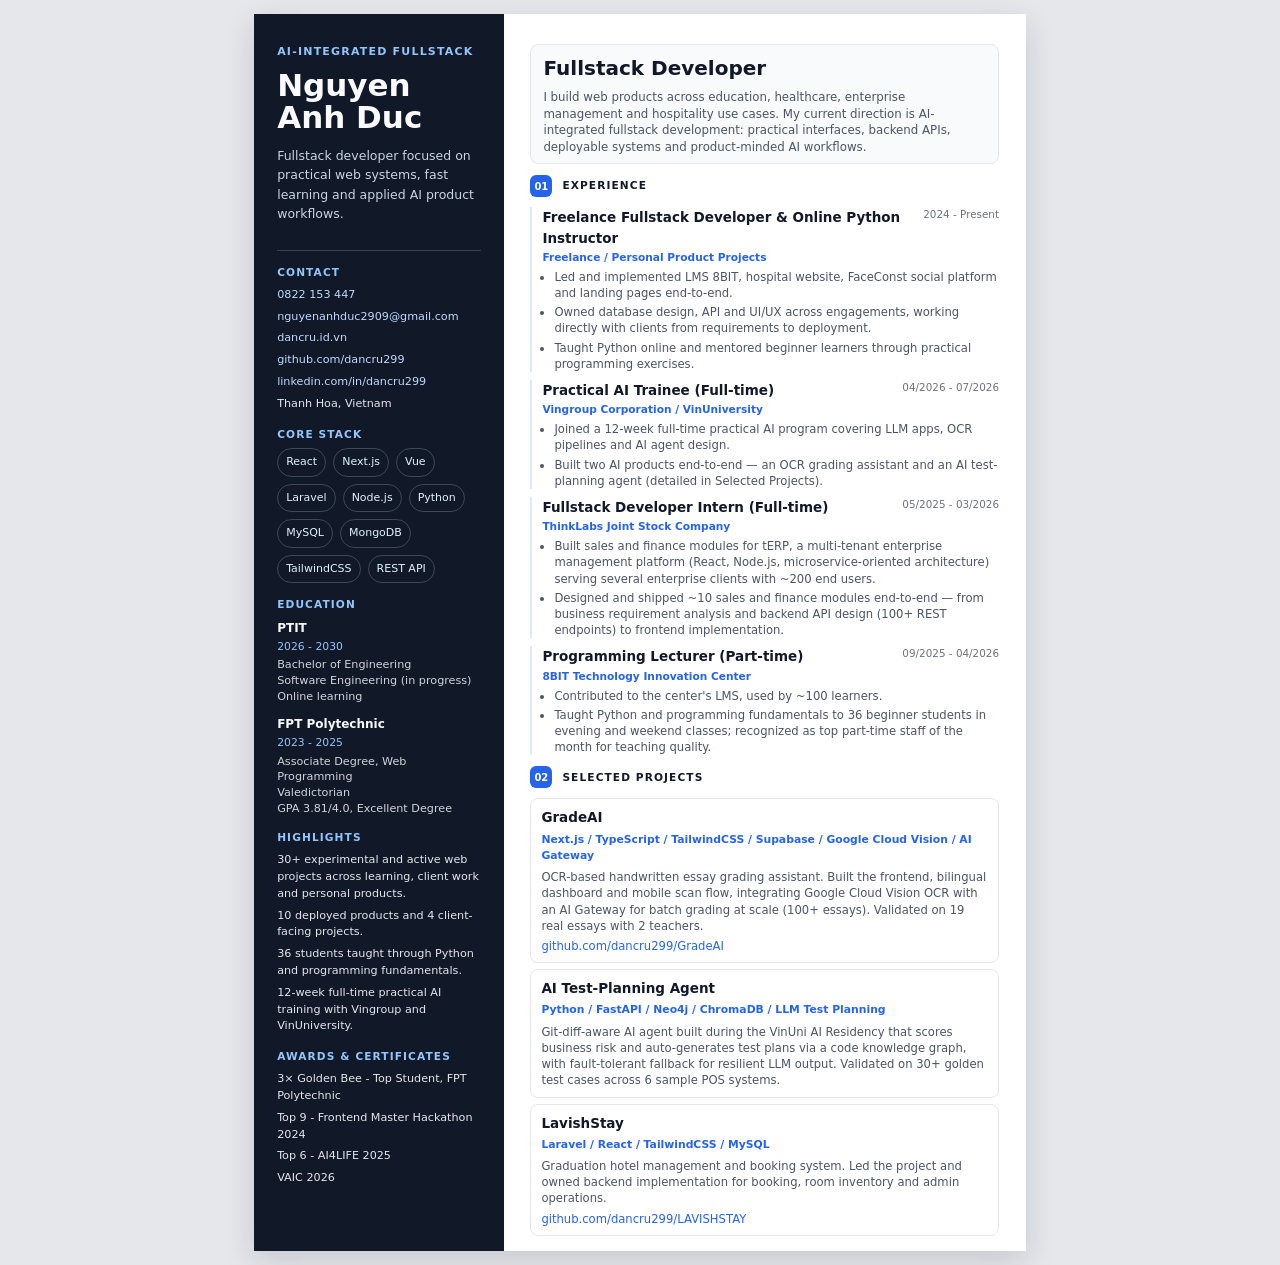
==== commit dc132158: "Dong bo 3 ban CV va them ban 03-ats-editorial - Sua domain dancru.id.vn, link GitHub GradeAI (bo A20" ====
--- a/02-portfolio-resume/index.html
+++ b/02-portfolio-resume/index.html
@@ -20,7 +20,7 @@
         <ul class="plain">
           <li><a href="tel:+84822153447">0822 153 447</a></li>
           <li><a href="mailto:nguyenanhduc2909@gmail.com">nguyenanhduc2909@gmail.com</a></li>
-          <li><a href="https://dancru.cloud/" target="_blank" rel="noreferrer">dancru.cloud</a></li>
+          <li><a href="https://dancru.id.vn/" target="_blank" rel="noreferrer">dancru.id.vn</a></li>
           <li><a href="https://github.com/dancru299" target="_blank" rel="noreferrer">github.com/dancru299</a></li>
           <li><a href="https://www.linkedin.com/in/dancru299/" target="_blank" rel="noreferrer">linkedin.com/in/dancru299</a></li>
           <li>Thanh Hoa, Vietnam</li>
@@ -55,7 +55,7 @@
         <ul class="plain">
           <li>30+ experimental and active web projects across learning, client work and personal products.</li>
           <li>10 deployed products and 4 client-facing projects.</li>
-          <li>36 students taught through Python, Scratch and robotics lessons.</li>
+          <li>36 students taught through Python and programming fundamentals.</li>
           <li>12-week full-time practical AI training with Vingroup and VinUniversity.</li>
         </ul>
       </section>
@@ -63,8 +63,10 @@
       <section>
         <h2>Awards & Certificates</h2>
         <ul class="plain">
-          <li>Outstanding Student Award</li>
-          <li>Hackathon x FPT / Frontend Master Hackathon</li>
+          <li>3&times; Golden Bee - Top Student, FPT Polytechnic</li>
+          <li>Top 9 - Frontend Master Hackathon 2024</li>
+          <li>Top 6 - AI4LIFE 2025</li>
+          <li>VAIC 2026</li>
         </ul>
       </section>
 
@@ -96,35 +98,34 @@
 
         <article class="job">
           <div class="job-top">
-            <div><h3>Practical AI Trainee</h3><p>Vingroup Corporation / VinUniversity</p></div>
+            <div><h3>Practical AI Trainee (Full-time)</h3><p>Vingroup Corporation / VinUniversity</p></div>
             <span>04/2026 - 07/2026</span>
           </div>
           <ul>
-            <li>Joined a 12-week full-time practical AI program covering foundations, simulation and real enterprise project work.</li>
-            <li>Worked on a private OCR and automated grading project (GradeAI): built UI/UX, bilingual dashboard and mobile scan flows, and integrated Google Cloud Vision OCR with an AI Gateway.</li>
-            <li>Designed an AI test-planning agent that analyzes Git diffs and a code knowledge graph (Neo4j/ChromaDB) to score business risk and auto-generate test plans for a legacy system modernization case study.</li>
+            <li>Joined a 12-week full-time practical AI program covering LLM apps, OCR pipelines and AI agent design.</li>
+            <li>Built two AI products end-to-end &mdash; an OCR grading assistant and an AI test-planning agent (detailed in Selected Projects).</li>
           </ul>
         </article>
 
         <article class="job">
           <div class="job-top">
             <div><h3>Fullstack Developer Intern (Full-time)</h3><p>ThinkLabs Joint Stock Company</p></div>
-            <span>05/2025 - 04/2026</span>
+            <span>05/2025 - 03/2026</span>
           </div>
           <ul>
-            <li>Contributed to tERP, a multi-tenant enterprise management platform (React, Node.js, microservice-oriented architecture) used by several enterprise clients with tens to hundreds of end users.</li>
+            <li>Built sales and finance modules for tERP, a multi-tenant enterprise management platform (React, Node.js, microservice-oriented architecture) serving several enterprise clients with ~200 end users.</li>
             <li>Designed and shipped ~10 sales and finance modules end-to-end &mdash; from business requirement analysis and backend API design (100+ REST endpoints) to frontend implementation.</li>
           </ul>
         </article>
 
         <article class="job">
           <div class="job-top">
-            <div><h3>Programming Lecturer (Part-time, evenings &amp; weekends)</h3><p>8BIT Technology Innovation Center</p></div>
+            <div><h3>Programming Lecturer (Part-time)</h3><p>8BIT Technology Innovation Center</p></div>
             <span>09/2025 - 04/2026</span>
           </div>
           <ul>
-            <li>Taught Python, Scratch and robotics to 36 beginner students in evening and weekend classes alongside my full-time internship.</li>
             <li>Contributed to the center's LMS, used by ~100 learners.</li>
+            <li>Taught Python and programming fundamentals to 36 beginner students in evening and weekend classes; recognized as top part-time staff of the month for teaching quality.</li>
           </ul>
         </article>
       </section>
@@ -137,7 +138,7 @@
             <h3>GradeAI</h3>
             <p class="stack">Next.js / TypeScript / TailwindCSS / Supabase / Google Cloud Vision / AI Gateway</p>
             <p>OCR-based handwritten essay grading assistant. Built the frontend, bilingual dashboard and mobile scan flow, integrating Google Cloud Vision OCR with an AI Gateway for batch grading at scale (100+ essays). Validated on 19 real essays with 2 teachers.</p>
-            <p><a href="https://github.com/dancru299/A20-App-129" target="_blank" rel="noreferrer">github.com/dancru299/A20-App-129</a></p>
+            <p><a href="https://github.com/dancru299/GradeAI" target="_blank" rel="noreferrer">github.com/dancru299/GradeAI</a></p>
           </article>
 
           <article class="project">
